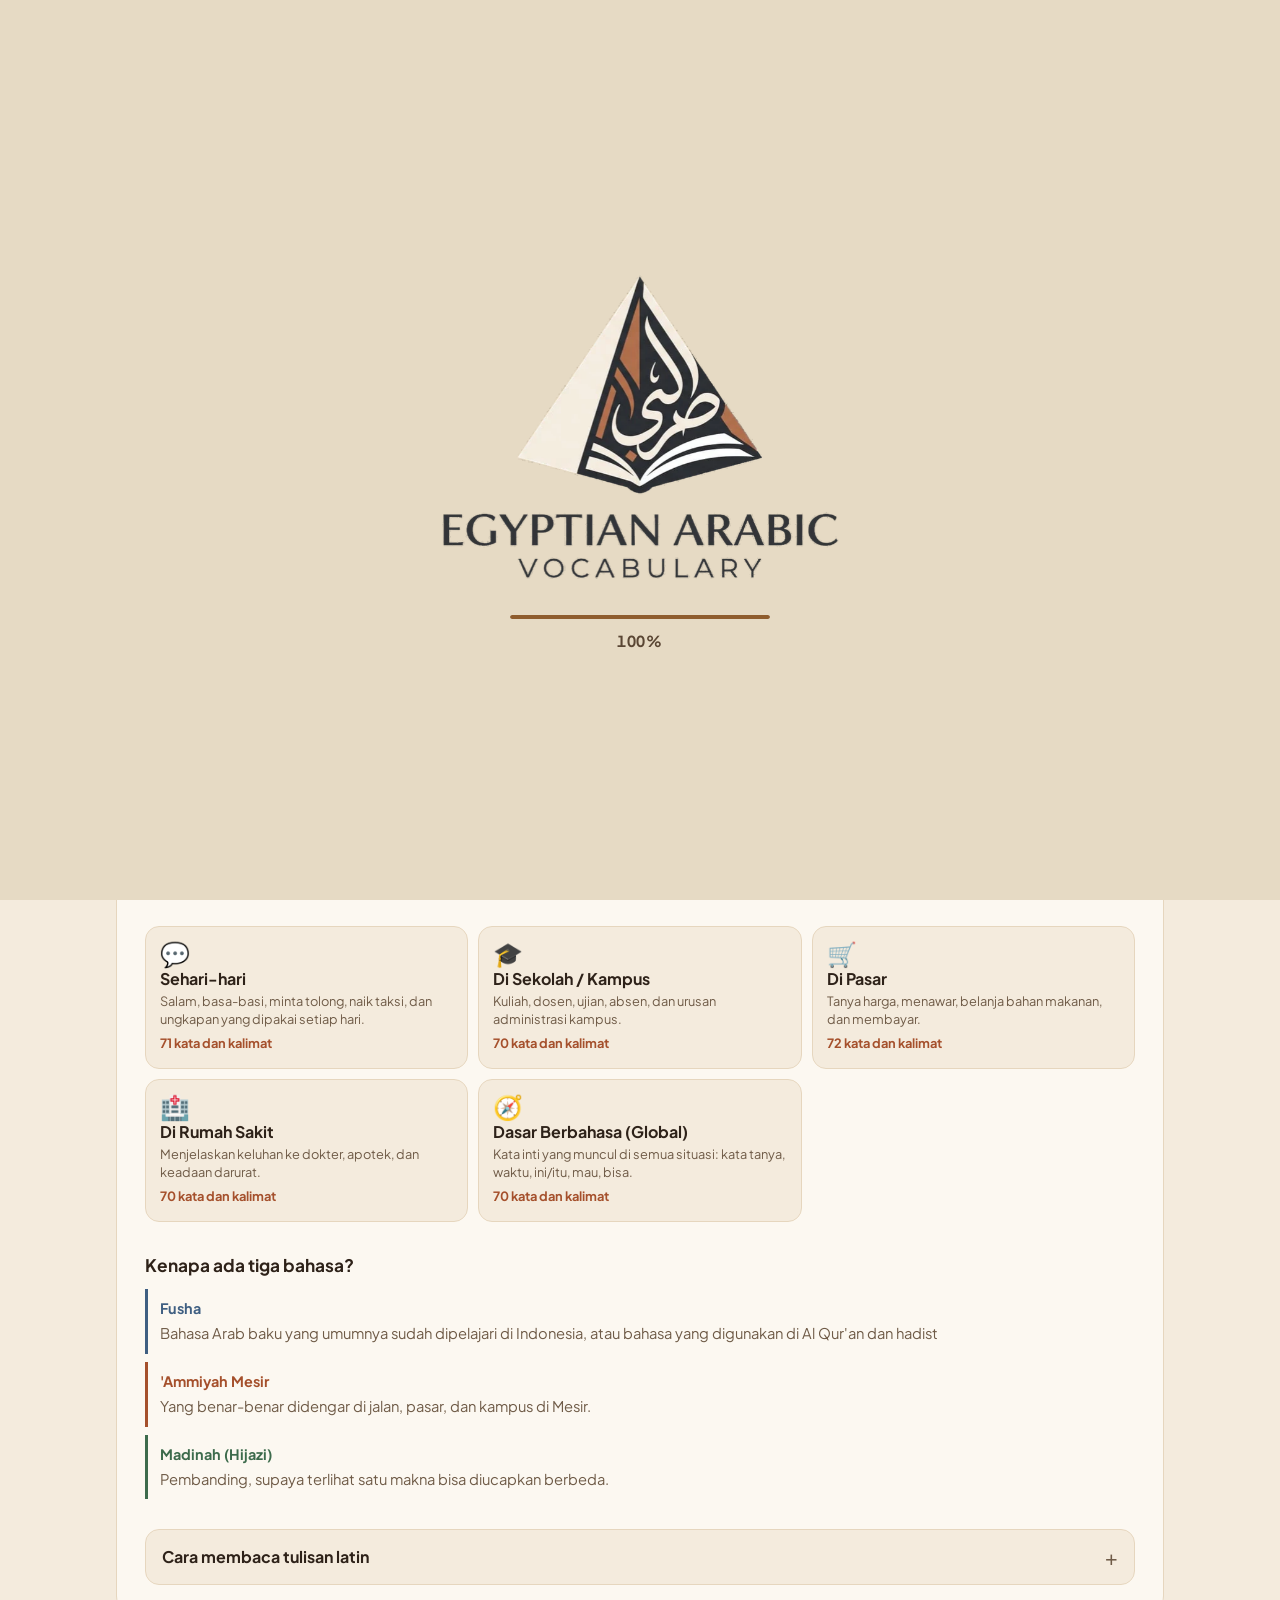
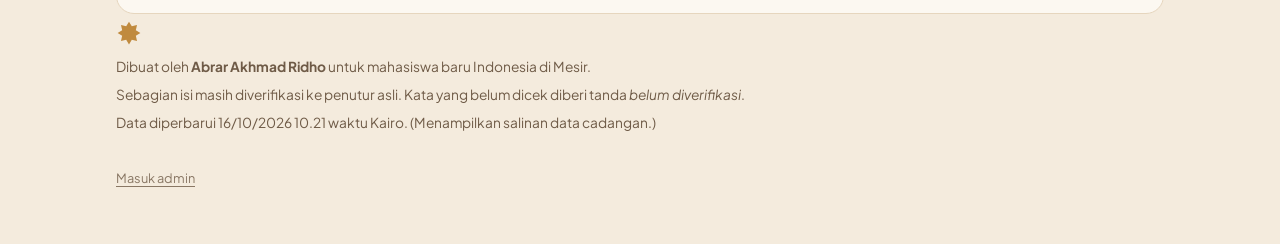
==== site/index.html @ 1115e1ee "Add files via upload Upload awal website" ====
<!DOCTYPE html>
<html lang="id" data-tema="pagi">
<head>
  <meta charset="utf-8">
  <meta name="viewport" content="width=device-width, initial-scale=1, viewport-fit=cover">
  <title>Egyptian Arabic Vocabulary — Kamus saku maba Indonesia di Mesir</title>
  <meta name="description" content="Kosakata dan kalimat sehari-hari dalam Fusha, 'Ammiyah Mesir, dan Madinah untuk mahasiswa baru Indonesia di Mesir.">
  <meta name="theme-color" content="#F4EBDD" id="warnaTema">

  <meta property="og:type" content="website">
  <meta property="og:title" content="Egyptian Arabic Vocabulary">
  <meta property="og:description" content="Kamus saku Fusha, 'Ammiyah Mesir, dan Madinah untuk maba Indonesia di Mesir.">
  <meta property="og:image" content="https://egypt-arabic-vocabulary.pages.dev/assets/img/og.jpg">
  <meta property="og:url" content="https://egypt-arabic-vocabulary.pages.dev/">
  <meta name="twitter:card" content="summary_large_image">

  <link rel="icon" href="assets/img/favicon-32.png" sizes="32x32">
  <link rel="apple-touch-icon" href="assets/img/ikon-180.png">

  <link rel="preconnect" href="https://fonts.googleapis.com">
  <link rel="preconnect" href="https://fonts.gstatic.com" crossorigin>
  <link href="https://fonts.googleapis.com/css2?family=Amiri:wght@400;700&family=Marcellus&family=Plus+Jakarta+Sans:ital,wght@0,400;0,500;0,700;0,800;1,400&display=swap" rel="stylesheet">

  <script>
    /* Pasang tema & bahasa terakhir sebelum halaman tampil (supaya tidak berkedip) */
    (function () {
      var d = document.documentElement;
      try {
        if (localStorage.getItem('eav-tema') === 'malam') d.setAttribute('data-tema', 'malam');
        if (localStorage.getItem('eav-bahasa') === 'en') d.setAttribute('lang', 'en');
      } catch (e) {}
    })();
  </script>
  <link rel="stylesheet" href="assets/css/style.css?v=1">
</head>
<body>
  <!-- ================= LAYAR LOADING ================= -->
  <div class="loader" id="loader" role="status" aria-live="polite">
    <div class="loader-isi">
      <div class="loader-media">
        <video id="loaderVideo" muted playsinline preload="auto" aria-hidden="true"></video>
        <img id="loaderLogo" class="loader-logo" src="assets/img/logo.webp" alt="Egyptian Arabic Vocabulary" hidden>
      </div>
      <div class="loader-bar" aria-hidden="true"><span id="loaderBar"></span></div>
      <p class="loader-angka"><span id="loaderAngka">0</span>%</p>
      <div class="loader-gagal" id="loaderGagal" hidden>
        <p id="loaderPesan"></p>
        <button type="button" id="loaderUlang"></button>
      </div>
    </div>
  </div>

  <a class="lompat" href="#panel" data-t="lompat">Langsung ke isi</a>

  <!-- ================= MENU RINGKAS (muncul saat scroll) ================= -->
  <nav class="mini" id="mini" aria-label="Menu ringkas">
    <div class="wadah mini-isi">
      <div class="mini-menu">
        <button type="button" data-go="home" data-t="menuHome">Home</button>
        <button type="button" data-go="sub" data-t="menuKosakata">Kosakata</button>
        <button type="button" data-go="tentang" data-t="menuTentang">Tentang Saya</button>
        <button type="button" data-go="administrasi" data-t="menuAdministrasiPendek">Administrasi</button>
      </div>
      <div class="alat alat-kecil">
        <button type="button" class="tombol-tema" data-aksi="tema" aria-label="Ganti mode"><span class="ikon-tema" aria-hidden="true"></span></button>
        <button type="button" class="tombol-bahasa" data-aksi="bahasa" aria-label="Ganti bahasa"><span data-bahasa="id">ID</span><span data-bahasa="en">EN</span></button>
      </div>
    </div>
  </nav>

  <!-- ================= HEADER ================= -->
  <header class="hero" id="hero">
    <div class="hero-foto" aria-hidden="true">
      <img id="fotoPagi" class="foto-pagi" alt="" decoding="async" fetchpriority="high">
      <img id="fotoMalam" class="foto-malam" alt="" decoding="async">
    </div>

    <div class="hero-atas">
      <div class="wadah hero-atas-isi">
        <button type="button" class="merek" data-go="home" aria-label="Home">
          <img src="assets/img/lambang.webp" alt="" width="44" height="39">
        </button>
        <div class="alat">
          <button type="button" class="tombol-tema" data-aksi="tema" aria-label="Ganti mode">
            <span class="ikon-tema" aria-hidden="true"></span><span class="label-tema"></span>
          </button>
          <button type="button" class="tombol-bahasa" data-aksi="bahasa" aria-label="Ganti bahasa">
            <span data-bahasa="id">ID</span><span data-bahasa="en">EN</span>
          </button>
        </div>
      </div>
    </div>

    <div class="hero-isi">
      <div class="wadah">
        <p class="hero-ar anim" lang="ar" dir="rtl" aria-hidden="true">قاموس الجيب</p>
        <h1 class="anim">Egyptian Arabic Vocabulary</h1>
        <p class="hero-sub anim" data-t="subjudul">Kamus saku untuk maba Indonesia di Mesir</p>
        <p class="hero-kredit anim"><span data-t="dibuatOleh">Dibuat oleh</span> <button type="button" class="link-nama" data-go="tentang" id="namaPembuat"></button></p>

        <nav class="menu anim" aria-label="Menu utama">
          <button type="button" data-go="home" data-t="menuHome">Home</button>
          <button type="button" data-go="tentang" data-t="menuTentang">Tentang Saya</button>
          <button type="button" data-go="administrasi" data-t="menuAdministrasi">Administrasi di Mesir</button>
          <button type="button" id="tombolKosakata" aria-expanded="false" aria-controls="menuSub"><span data-t="menuKosakata">Kosakata</span><span class="plus" aria-hidden="true">+</span></button>
        </nav>
        <div class="menu-sub" id="menuSub" hidden></div>

        <div class="jam anim" id="jam" aria-label="Jam"></div>
      </div>
    </div>
  </header>

  <main class="wadah" id="utama">
    <!-- ================= PENCARIAN ================= -->
    <section class="kotak-cari" aria-label="Pencarian">
      <form id="formCari" role="search">
        <label for="inputCari" data-t="cariLabel">Cari kata atau kalimat</label>
        <div class="baris-cari">
          <input id="inputCari" type="search" autocomplete="off" enterkeyhint="search">
          <button type="submit" data-t="cariTombol">Cari</button>
        </div>
        <p class="bantuan" data-t-html="cariBantuan"></p>
      </form>
    </section>

    <!-- ================= PANEL (isi berganti sesuai menu) ================= -->
    <section class="panel" id="panel" tabindex="-1" aria-live="polite"></section>
  </main>

  <footer>
    <div class="wadah">
      <svg class="bintang" viewBox="0 0 24 24" fill="currentColor" aria-hidden="true"><path d="M12 1.5l2.6 4.2 4.8-1.1-1.1 4.8 4.2 2.6-4.2 2.6 1.1 4.8-4.8-1.1L12 22.5l-2.6-4.2-4.8 1.1 1.1-4.8L1.5 12l4.2-2.6-1.1-4.8 4.8 1.1z"/></svg>
      <p><span data-t="footerDibuat1">Dibuat oleh</span> <strong id="footerNama"></strong> <span data-t="footerDibuat2">untuk mahasiswa baru Indonesia di Mesir.</span></p>
      <p data-t-html="footerVerifikasi"></p>
      <p id="footerWaktu"></p>
      <div class="footer-aksi">
        <a class="tombol-trakteer" id="tombolTrakteer" target="_blank" rel="noopener" hidden><span aria-hidden="true">☕</span> <span data-t="trakteer">Traktir Abrar kopi</span></a>
        <button type="button" class="tombol-garis" data-go="usulkan" id="tombolUsulkan" hidden><span aria-hidden="true">✍️</span> <span data-t="usulkanKata">Usulkan kata</span></button>
      </div>
      <p class="footer-admin"><button type="button" class="link-kecil" id="tombolAdmin" data-t="masukAdmin">Masuk admin</button></p>
    </div>
  </footer>

  <button type="button" id="keAtas" aria-label="Kembali ke atas">&uarr;</button>
  <div class="toast" id="toast" role="status" aria-live="polite" hidden></div>

  <script src="assets/js/config.js?v=1"></script>
  <script src="assets/js/teks.js?v=1"></script>
  <script src="assets/js/app.js?v=1"></script>
</body>
</html>
---- site/assets/css/style.css ----
/* =====================================================================
   EGYPTIAN ARABIC VOCABULARY — TAMPILAN
   Warna diambil dari foto header: pasir keemasan (pagi) & navy malam.
   Ganti warna cukup di dua blok token di bawah ini.
   ===================================================================== */

/* ---------- MODE PAGI ---------- */
:root {
  --bg: #F4EBDD;          /* latar halaman (pasir muda) */
  --bg-rgb: 244, 235, 221;
  --bg-2: #EFE2CC;        /* latar lembut: chip, tabel */
  --kartu: #FCF8F1;       /* kartu */
  --garis: #E6D6BE;
  --teks: #2E2219;        /* coklat tua */
  --teks-2: #6F5B47;
  --aksen: #8F5D2E;       /* amber pasir (tombol aktif) */
  --aksen-teks: #FFFFFF;
  --aksen-lembut: #F1E1C6;
  --emas: #C08A3E;        /* hiasan */
  --fusha: #3F5F82;
  --mesir: #A5502C;
  --madinah: #3D6B4C;
  --draf-bg: #F6EBC8;
  --draf-teks: #7A5A0E;
  --bahaya: #A33A2A;
  --sukses: #2F6B4F;
  --bayang: 0 8px 28px rgba(80, 52, 18, .10);
  --bayang-kecil: 0 2px 10px rgba(80, 52, 18, .07);
  --hero-teks: #2E2219;
  --loader-bg: #E6DAC4;   /* sama persis dengan latar video logo */

  --font-ui: 'Plus Jakarta Sans', system-ui, -apple-system, 'Segoe UI', sans-serif;
  --font-judul: 'Marcellus', 'Plus Jakarta Sans', Georgia, serif;
  --font-ar: 'Amiri', 'Noto Naskh Arabic', 'Traditional Arabic', serif;
  --lebar: 1080px;
  --radius: 18px;
  color-scheme: light;
}

/* ---------- MODE MALAM ---------- */
:root[data-tema="malam"] {
  --bg: #0A1730;
  --bg-rgb: 10, 23, 48;
  --bg-2: #142849;
  --kartu: #112240;
  --garis: #23395C;
  --teks: #ECE6D8;
  --teks-2: #A3AFC4;
  --aksen: #E2B672;
  --aksen-teks: #1B1508;
  --aksen-lembut: #2A3550;
  --emas: #E2B672;
  --fusha: #8FB4E0;
  --mesir: #E79B71;
  --madinah: #8AC49D;
  --draf-bg: rgba(226, 182, 114, .14);
  --draf-teks: #E8C68C;
  --bahaya: #F08A7A;
  --sukses: #8AC49D;
  --bayang: 0 10px 30px rgba(0, 0, 0, .35);
  --bayang-kecil: 0 2px 12px rgba(0, 0, 0, .28);
  --hero-teks: #F3EEE2;
  color-scheme: dark;
}

/* ---------- DASAR ---------- */
*, *::before, *::after { box-sizing: border-box; }
html { scroll-behavior: smooth; -webkit-text-size-adjust: 100%; }
body {
  margin: 0; background: var(--bg); color: var(--teks);
  font-family: var(--font-ui); font-size: 16px; line-height: 1.6;
  -webkit-font-smoothing: antialiased; overflow-x: hidden;
  transition: background-color .5s ease, color .5s ease;
}
body.terkunci { overflow: hidden; }
button, input, select, textarea { font: inherit; color: inherit; }
a { color: var(--aksen); }
img { max-width: 100%; }
:focus-visible { outline: 2px solid var(--aksen); outline-offset: 2px; border-radius: 6px; }
[hidden] { display: none !important; }
.wadah { max-width: var(--lebar); margin: 0 auto; padding: 0 16px; }
.tersembunyi { position: absolute; width: 1px; height: 1px; overflow: hidden; clip: rect(0 0 0 0); white-space: nowrap; }
.lompat { position: absolute; left: 12px; top: -60px; z-index: 100; background: var(--aksen); color: var(--aksen-teks); padding: 8px 14px; border-radius: 10px; font-weight: 700; text-decoration: none; }
.lompat:focus { top: 12px; }
html[lang="en"] [data-bahasa="id"].aktif-saja, html[lang="id"] [data-bahasa="en"].aktif-saja { display: none; }

/* Elemen yang warnanya ikut berganti saat ganti mode */
.kartu, .panel, .kotak-cari, .chip, .ubin, .menu button, .mini, .halaman, details.lipat, .formulir, .modal-isi {
  transition: background-color .5s ease, border-color .5s ease, color .5s ease;
}

/* =====================================================================
   LAYAR LOADING
   ===================================================================== */
.loader {
  position: fixed; inset: 0; z-index: 200; background: var(--loader-bg);
  display: grid; place-items: center; padding: 24px;
  transition: opacity .5s ease, visibility .5s; overflow: hidden;
}
.loader.selesai { opacity: 0; visibility: hidden; pointer-events: none; }
.loader-isi { width: min(640px, 100%); text-align: center; color: #3A2D22; }
.loader-media { position: relative; width: 100%; aspect-ratio: 16 / 9; }
@media (max-width: 600px) { .loader-media { width: 150%; margin-left: -25%; } }
.loader-media video {
  width: 100%; height: 100%; object-fit: cover; display: block;
  /* tepi video dibuat memudar supaya menyatu dengan latar */
  -webkit-mask-image: radial-gradient(ellipse 70% 72% at 50% 50%, #000 62%, transparent 100%);
  mask-image: radial-gradient(ellipse 70% 72% at 50% 50%, #000 62%, transparent 100%);
}
.loader-logo { position: absolute; inset: 0; margin: auto; width: 62%; height: auto; animation: logoMasuk 1.6s cubic-bezier(.2, .8, .2, 1) both; }
@keyframes logoMasuk {
  0% { opacity: 0; transform: translateY(14px) scale(.96); }
  60% { opacity: 1; transform: translateY(-4px) scale(1); }
  100% { opacity: 1; transform: none; }
}
.loader-bar { width: min(260px, 70%); height: 4px; margin: 8px auto 0; border-radius: 99px; background: rgba(58, 45, 34, .14); overflow: hidden; }
.loader-bar span { display: block; height: 100%; width: 0; background: #8F5D2E; border-radius: inherit; transition: width .15s linear; }
.loader-angka { margin: 10px 0 0; font-weight: 700; font-variant-numeric: tabular-nums; letter-spacing: .04em; font-size: .95rem; color: #5A4634; }
.loader-gagal { margin-top: 16px; }
.loader-gagal p { margin: 0 0 10px; color: #5A4634; font-size: .95rem; }
.loader-gagal button { border: 0; background: #8F5D2E; color: #fff; font-weight: 700; padding: 10px 20px; border-radius: 12px; cursor: pointer; }

/* =====================================================================
   HEADER (foto piramida pagi / malam)
   ===================================================================== */
.hero { position: relative; overflow: hidden; min-height: 600px; display: flex; flex-direction: column; color: var(--hero-teks); }
.hero-foto { position: absolute; inset: 0; background: var(--bg-2); }
.hero-foto img {
  position: absolute; inset: 0; width: 100%; height: 100%; object-fit: cover; object-position: 74% 40%;
  transition: opacity .9s ease; opacity: 0;
}
:root:not([data-tema="malam"]) .foto-pagi.siap, :root[data-tema="malam"] .foto-malam.siap { opacity: 1; }
/* Bagian bawah foto memudar ke warna halaman supaya menyatu */
.hero::after {
  content: ""; position: absolute; inset: 0; pointer-events: none;
  background:
    linear-gradient(to top, rgba(var(--bg-rgb), 1) 0%, rgba(var(--bg-rgb), .92) 30%, rgba(var(--bg-rgb), .35) 58%, rgba(var(--bg-rgb), 0) 78%),
    linear-gradient(to bottom, rgba(var(--bg-rgb), .45) 0%, rgba(var(--bg-rgb), 0) 22%);
  transition: background .5s ease;
}
.hero-atas { position: relative; z-index: 2; padding-top: max(12px, env(safe-area-inset-top)); }
.hero-atas-isi { display: flex; align-items: center; justify-content: space-between; gap: 10px; }
.merek { background: none; border: 0; padding: 4px; cursor: pointer; line-height: 0; border-radius: 10px; }
.merek img { width: 44px; height: auto; filter: drop-shadow(0 2px 6px rgba(0, 0, 0, .18)); }

.alat { display: flex; gap: 8px; align-items: center; }
.tombol-tema, .tombol-bahasa {
  display: inline-flex; align-items: center; gap: 6px; height: 38px; padding: 0 12px;
  border-radius: 999px; border: 1px solid rgba(var(--bg-rgb), .55);
  background: rgba(var(--bg-rgb), .72); color: var(--teks);
  -webkit-backdrop-filter: blur(8px); backdrop-filter: blur(8px);
  font-weight: 700; font-size: .85rem; cursor: pointer;
}
.ikon-tema::before { content: "☀"; font-size: 1rem; }
:root[data-tema="malam"] .ikon-tema::before { content: "☾"; }
.tombol-bahasa span { opacity: .45; padding: 0 1px; }
.tombol-bahasa span + span::before { content: "|"; opacity: .5; margin-right: 6px; }
html[lang="id"] .tombol-bahasa [data-bahasa="id"], html[lang="en"] .tombol-bahasa [data-bahasa="en"] { opacity: 1; }

.hero-isi { position: relative; z-index: 1; margin-top: auto; padding: 120px 0 26px; }
.hero-ar { font-family: var(--font-ar); font-size: 1.6rem; line-height: 1.2; color: var(--mesir); margin: 0; text-align: left; }
.hero h1 {
  font-family: var(--font-judul); font-weight: 400; font-size: clamp(2.3rem, 8.4vw, 4.2rem);
  line-height: 1.02; letter-spacing: .005em; margin: 4px 0 0; max-width: 12ch; color: var(--hero-teks);
}
:root[data-tema="malam"] .hero h1 { text-shadow: 0 2px 22px rgba(0, 0, 0, .55); }
.hero-sub { margin: 12px 0 0; color: var(--teks-2); max-width: 44ch; font-size: 1.02rem; }
:root[data-tema="malam"] .hero-sub { color: #C9D2E2; }
.hero-kredit { margin: 6px 0 0; font-size: .92rem; color: var(--teks-2); }
:root[data-tema="malam"] .hero-kredit { color: #C9D2E2; }
.link-nama {
  background: none; border: 0; padding: 0; font-weight: 700; color: var(--hero-teks); cursor: pointer;
  text-decoration: underline; text-decoration-color: var(--emas); text-underline-offset: 3px; text-decoration-thickness: 2px;
}

.menu { display: flex; flex-wrap: wrap; gap: 8px; margin-top: 18px; }
.menu button {
  border: 1.5px solid var(--garis); background: rgba(var(--bg-rgb), .82); color: var(--teks);
  border-radius: 999px; padding: 9px 15px; font-weight: 700; font-size: .9rem; cursor: pointer;
  -webkit-backdrop-filter: blur(6px); backdrop-filter: blur(6px);
}
.menu button:hover { border-color: var(--aksen); }
.menu button[aria-current="true"] { background: var(--aksen); border-color: var(--aksen); color: var(--aksen-teks); }
.menu .plus { display: inline-block; margin-left: 5px; transition: transform .15s; }
.menu button[aria-expanded="true"] .plus { transform: rotate(45deg); }
.menu-sub { display: flex; flex-wrap: wrap; gap: 8px; margin-top: 10px; }

/* Jam Mesir / Indonesia / Saudi */
.jam { display: flex; flex-wrap: wrap; gap: 6px; margin-top: 18px; }
.jam-item {
  background: rgba(var(--bg-rgb), .78); border: 1px solid var(--garis); border-radius: 12px;
  padding: 5px 11px; line-height: 1.25; min-width: 88px; color: var(--teks);
  -webkit-backdrop-filter: blur(6px); backdrop-filter: blur(6px);
}
.jam-nama { display: block; font-size: .68rem; color: var(--teks-2); white-space: nowrap; }
.jam-waktu { font-weight: 800; font-size: 1.05rem; font-variant-numeric: tabular-nums; }
.jam-hari { font-size: .68rem; color: var(--teks-2); margin-left: 4px; }

@media (min-width: 820px) {
  .hero { min-height: 620px; }
  .hero::after {
    background:
      linear-gradient(to top, rgba(var(--bg-rgb), 1) 0%, rgba(var(--bg-rgb), 0) 34%),
      linear-gradient(to right, rgba(var(--bg-rgb), .94) 0%, rgba(var(--bg-rgb), .78) 34%, rgba(var(--bg-rgb), 0) 62%),
      linear-gradient(to bottom, rgba(var(--bg-rgb), .4) 0%, rgba(var(--bg-rgb), 0) 18%);
  }
  .hero-foto img { object-position: 70% 45%; }
  .hero-isi { padding: 60px 0 56px; margin-top: auto; margin-bottom: auto; }
  .label-tema::before { content: attr(data-label); }
}

/* Animasi masuk setelah loading */
.anim { opacity: 0; transform: translateY(14px); }
body.mulai .anim { opacity: 1; transform: none; transition: opacity .7s ease, transform .7s cubic-bezier(.2, .8, .2, 1); }
body.mulai .anim:nth-child(2) { transition-delay: .06s; }
body.mulai .anim:nth-child(3) { transition-delay: .12s; }
body.mulai .anim:nth-child(4) { transition-delay: .18s; }
body.mulai .anim:nth-child(5) { transition-delay: .24s; }
body.mulai .anim:nth-child(7) { transition-delay: .3s; }

/* =====================================================================
   MENU RINGKAS (muncul saat header sudah lewat)
   ===================================================================== */
.mini {
  position: fixed; top: 0; left: 0; right: 0; z-index: 30;
  background: rgba(var(--bg-rgb), .92); -webkit-backdrop-filter: blur(10px); backdrop-filter: blur(10px);
  border-bottom: 1px solid var(--garis); transform: translateY(-105%); transition: transform .22s ease, background-color .5s;
  padding-top: env(safe-area-inset-top);
}
.mini.tampil { transform: none; }
.mini-isi { display: flex; align-items: center; justify-content: space-between; gap: 6px; }
.mini-menu { display: flex; gap: 2px; overflow-x: auto; scrollbar-width: none; min-width: 0; }
.mini-menu::-webkit-scrollbar { display: none; }
.mini-menu button {
  flex: 0 0 auto; background: none; border: 0; padding: 13px 9px 11px; font-weight: 700; font-size: .86rem;
  color: var(--teks-2); border-bottom: 3px solid transparent; cursor: pointer;
}
.mini-menu button[aria-current="true"] { color: var(--teks); border-bottom-color: var(--aksen); }
.alat-kecil .tombol-tema, .alat-kecil .tombol-bahasa { height: 32px; padding: 0 9px; font-size: .78rem; background: var(--kartu); border-color: var(--garis); backdrop-filter: none; }

/* =====================================================================
   PENCARIAN & PANEL
   ===================================================================== */
main { padding-top: 6px; padding-bottom: 56px; position: relative; z-index: 2; }
.kotak-cari { background: var(--kartu); border: 1px solid var(--garis); border-radius: var(--radius); padding: 16px; margin-bottom: 18px; box-shadow: var(--bayang); }
.kotak-cari label { display: block; font-weight: 700; margin-bottom: 8px; }
.baris-cari { display: flex; gap: 8px; }
.baris-cari input {
  flex: 1; min-width: 0; padding: 12px 14px; border-radius: 12px; border: 1.5px solid var(--garis);
  background: var(--bg); font-size: 1rem;
}
.baris-cari input:focus { outline: none; border-color: var(--aksen); }
.baris-cari button { border: 0; border-radius: 12px; padding: 0 18px; background: var(--aksen); color: var(--aksen-teks); font-weight: 700; cursor: pointer; }
.bantuan { margin: 8px 0 0; font-size: .84rem; color: var(--teks-2); }

.panel { background: var(--kartu); border: 1px solid var(--garis); border-radius: var(--radius); padding: 20px 16px 24px; scroll-margin-top: 64px; min-height: 320px; }
.panel:focus { outline: none; }
@media (min-width: 820px) { .panel { padding: 28px; } }
.panel h2 { font-family: var(--font-judul); font-weight: 400; font-size: 1.7rem; line-height: 1.2; margin: 0 0 6px; }
.panel h3 { font-size: 1.08rem; margin: 0; font-weight: 700; }
.lead { color: var(--teks-2); margin: 0 0 20px; max-width: 62ch; }
.bagian { margin-top: 30px; }
.bagian > h3 { margin-bottom: 10px; }
.panel.masuk > * { animation: panelMasuk .35s ease both; }
@keyframes panelMasuk { from { opacity: 0; transform: translateY(8px); } to { opacity: 1; transform: none; } }

/* Kotak situasi di Home */
.grid-sub { display: grid; grid-template-columns: repeat(2, minmax(0, 1fr)); gap: 10px; }
@media (min-width: 820px) { .grid-sub { grid-template-columns: repeat(3, minmax(0, 1fr)); } }
.ubin {
  text-align: left; background: var(--bg); border: 1px solid var(--garis); border-radius: 14px; padding: 14px;
  cursor: pointer; display: flex; flex-direction: column; gap: 4px; transition: transform .15s ease, border-color .2s, background-color .5s;
}
.ubin:hover { border-color: var(--aksen); transform: translateY(-2px); }
.ubin .ikon { font-size: 1.5rem; line-height: 1; }
.ubin strong { font-size: 1rem; line-height: 1.3; }
.ubin small { color: var(--teks-2); font-size: .8rem; line-height: 1.4; }
.ubin .jumlah { color: var(--mesir); font-weight: 700; font-size: .8rem; margin-top: auto; }

/* Penjelasan tiga bahasa */
.tiga-bahasa { display: grid; gap: 8px; }
.baris-bahasa { padding: 8px 0 8px 12px; border-left: 3px solid var(--warna); }
.baris-bahasa b { display: block; font-size: .9rem; color: var(--warna); }
.baris-bahasa span { font-size: .92rem; color: var(--teks-2); }
.fusha { --warna: var(--fusha); }
.mesir { --warna: var(--mesir); }
.saudi { --warna: var(--madinah); }

details.lipat { background: var(--bg); border: 1px solid var(--garis); border-radius: 14px; }
details.lipat > summary { cursor: pointer; padding: 14px 40px 14px 16px; font-weight: 700; list-style: none; position: relative; }
details.lipat > summary::-webkit-details-marker { display: none; }
details.lipat > summary::after { content: "+"; position: absolute; right: 16px; top: 50%; transform: translateY(-50%); font-weight: 400; font-size: 1.3rem; color: var(--teks-2); }
details.lipat[open] > summary::after { content: "\2212"; }
.isi-lipat { padding: 0 16px 16px; }
.tabel-baca { width: 100%; border-collapse: collapse; font-size: .92rem; }
.tabel-baca td { padding: 8px 6px; border-top: 1px solid var(--garis); vertical-align: top; }
.tabel-baca td:first-child { font-family: var(--font-ar); font-size: 1.25rem; white-space: nowrap; width: 34%; }

/* Chip sub */
.chips { display: flex; gap: 8px; overflow-x: auto; padding: 2px 0 12px; margin-bottom: 8px; scrollbar-width: none; }
.chips::-webkit-scrollbar { display: none; }
.chip {
  flex: 0 0 auto; display: inline-flex; align-items: center; gap: 6px; padding: 8px 13px; border-radius: 999px;
  border: 1.5px solid var(--garis); background: var(--bg-2); cursor: pointer; font-weight: 500; font-size: .88rem; white-space: nowrap;
}
.chip[aria-pressed="true"] { background: var(--aksen); border-color: var(--aksen); color: var(--aksen-teks); font-weight: 700; }

/* Tombol pilih Fusha / Mesir / Madinah */
.logat-pilih { display: flex; flex-wrap: wrap; gap: 8px; margin: 14px 0 16px; }
.logat-pilih button {
  display: inline-flex; align-items: center; gap: 8px; padding: 8px 16px; border-radius: 10px;
  border: 1.5px solid var(--warna); background: var(--warna); color: var(--kartu); font-weight: 700; font-size: .9rem; cursor: pointer;
}
.logat-pilih button[aria-pressed="false"] { background: transparent; color: var(--warna); border-style: dashed; }
.info { font-size: .86rem; color: var(--teks-2); margin: 0 0 12px; }

/* =====================================================================
   KARTU KOSAKATA
   ===================================================================== */
.daftar { display: grid; gap: 12px; }
.kartu { background: var(--bg); border: 1px solid var(--garis); border-radius: 16px; padding: 14px 16px; position: relative; }
.kartu-kepala { display: flex; justify-content: space-between; gap: 10px; margin-bottom: 8px; }
.kartu-kepala h3 { font-size: 1.1rem; line-height: 1.3; }
.kartu-terjemah { font-size: .84rem; color: var(--teks-2); margin: 1px 0 0; }
.kartu-asal { font-size: .76rem; color: var(--teks-2); margin: 3px 0 0; }
.tipe { font-size: .74rem; color: var(--teks-2); white-space: nowrap; }
.draf { display: inline-block; margin-top: 4px; font-size: .7rem; font-weight: 700; color: var(--draf-teks); background: var(--draf-bg); padding: 2px 8px; border-radius: 999px; white-space: nowrap; }
.logat { display: grid; grid-template-columns: 74px 1fr; align-items: center; gap: 10px; padding: 7px 10px; border-left: 3px solid var(--warna); border-radius: 0 10px 10px 0; background: color-mix(in srgb, var(--warna) 6%, transparent); }
.logat + .logat { margin-top: 6px; }
.logat-nama { font-size: .78rem; font-weight: 700; color: var(--warna); }
.logat-teks { text-align: right; min-width: 0; }
.ar { font-family: var(--font-ar); font-size: 1.65rem; line-height: 1.5; margin: 0; overflow-wrap: anywhere; }
.lat { font-size: .86rem; font-style: italic; color: var(--teks-2); margin: 0; overflow-wrap: anywhere; }
.catatan { margin: 10px 0 0; padding-top: 8px; border-top: 1px dashed var(--garis); font-size: .85rem; color: var(--teks-2); }
.kartu-bawah { display: flex; flex-wrap: wrap; gap: 6px 14px; margin-top: 8px; font-size: .78rem; }
.kartu-bawah button { background: none; border: 0; padding: 4px 0; color: var(--teks-2); cursor: pointer; text-decoration: underline; text-underline-offset: 3px; font-size: .78rem; }
.kartu-bawah button.edit { color: var(--aksen); font-weight: 700; text-decoration: none; }

@media (min-width: 900px) {
  .kartu { display: grid; grid-template-columns: 1.15fr repeat(var(--n, 3), 1fr); gap: 0 14px; align-items: start; }
  .kartu-kepala { flex-direction: column; justify-content: flex-start; margin: 0; }
  .logat { display: block; border-left: 0; border-top: 3px solid var(--warna); border-radius: 0 0 10px 10px; padding: 8px 6px 6px; text-align: center; }
  .logat + .logat { margin-top: 0; }
  .logat-teks { text-align: center; }
  .catatan, .kartu-bawah { grid-column: 1 / -1; }
}

/* Halaman (Sebelumnya / Berikutnya) */
.halaman {
  position: sticky; bottom: max(10px, env(safe-area-inset-bottom)); z-index: 5; display: flex; align-items: center;
  justify-content: space-between; gap: 8px; margin-top: 16px; padding: 8px; background: var(--kartu);
  border: 1px solid var(--garis); border-radius: 16px; box-shadow: var(--bayang-kecil);
}
.halaman button { border: 1.5px solid var(--aksen); background: var(--aksen); color: var(--aksen-teks); border-radius: 12px; padding: 10px 12px; font-weight: 700; font-size: .85rem; cursor: pointer; white-space: nowrap; }
.halaman button:disabled { background: transparent; color: var(--teks-2); border-color: var(--garis); cursor: default; }
.halaman-info { font-size: .75rem; color: var(--teks-2); text-align: center; line-height: 1.3; }
.halaman-info b { display: block; font-size: 1rem; color: var(--teks); }
.titik { display: flex; justify-content: center; gap: 6px; margin-top: 10px; flex-wrap: wrap; }
.titik button { width: 9px; height: 9px; padding: 0; border-radius: 50%; border: 0; background: var(--garis); cursor: pointer; transition: width .2s; }
.titik button[aria-current="true"] { background: var(--aksen); width: 22px; border-radius: 999px; }
.daftar.geser-kiri { animation: masukKanan .22s ease-out; }
.daftar.geser-kanan { animation: masukKiri .22s ease-out; }
@keyframes masukKanan { from { opacity: 0; transform: translateX(24px); } to { opacity: 1; transform: none; } }
@keyframes masukKiri { from { opacity: 0; transform: translateX(-24px); } to { opacity: 1; transform: none; } }

.kosong { text-align: center; padding: 32px 18px; border: 1.5px dashed var(--garis); border-radius: 16px; background: var(--bg); }
.kosong svg { width: 32px; height: 32px; color: var(--emas); }
.kosong h3 { margin: 10px 0 4px; }
.kosong p { margin: 0 auto; color: var(--teks-2); max-width: 44ch; font-size: .94rem; }
.kosong .tombol-garis { margin-top: 14px; }

/* =====================================================================
   TENTANG SAYA & ADMINISTRASI
   ===================================================================== */
.profil { display: flex; gap: 18px; align-items: center; flex-wrap: wrap; margin-bottom: 8px; }
.foto {
  width: 112px; height: 112px; border-radius: 50%; flex: 0 0 auto; background: var(--bg-2); display: grid; place-items: center;
  font-size: 2.4rem; font-weight: 800; overflow: hidden; border: 3px solid var(--kartu); outline: 1px solid var(--garis);
}
.foto img { width: 100%; height: 100%; object-fit: cover; }
.profil h2 { margin: 0; }
.profil dl { margin: 8px 0 0; display: grid; grid-template-columns: auto 1fr; gap: 3px 14px; font-size: .92rem; }
.profil dt { color: var(--teks-2); }
.profil dd { margin: 0; }
.kontak { margin-top: 10px; display: flex; flex-wrap: wrap; gap: 8px; }
.kontak a, .kontak span { display: inline-block; font-size: .88rem; font-weight: 700; padding: 6px 12px; border-radius: 999px; background: var(--bg-2); text-decoration: none; color: var(--teks); }
.cerita { max-width: 66ch; }
.cerita h3 { margin: 26px 0 8px; font-family: var(--font-judul); font-weight: 400; font-size: 1.25rem; }
.cerita p { margin: 0 0 12px; }

.peringatan { background: var(--draf-bg); border: 1px solid var(--garis); color: var(--draf-teks); border-radius: 12px; padding: 12px 14px; font-size: .9rem; margin-bottom: 22px; }
.tahap { margin-bottom: 24px; }
.tahap-judul { display: flex; align-items: center; gap: 10px; margin: 0 0 10px; }
.tahap-no { width: 30px; height: 30px; border-radius: 50%; background: var(--aksen); color: var(--aksen-teks); display: grid; place-items: center; font-size: .9rem; font-weight: 700; flex: 0 0 auto; }
.tahap-kosong { font-size: .9rem; color: var(--teks-2); border: 1.5px dashed var(--garis); border-radius: 12px; padding: 12px 14px; margin: 0; }
details.langkah { margin-bottom: 10px; }
.ringkas { display: block; font-weight: 400; font-size: .82rem; color: var(--teks-2); margin-top: 2px; }
.isi-lipat h4 { font-size: .84rem; margin: 14px 0 4px; color: var(--teks-2); }
.isi-lipat p, .isi-lipat ul { margin: 0; }
.isi-lipat ul { padding-left: 20px; }

/* =====================================================================
   FORMULIR (masukan & admin)
   ===================================================================== */
.formulir { display: grid; gap: 14px; max-width: 720px; }
.baris-form { display: grid; gap: 14px; }
@media (min-width: 640px) { .baris-form.dua { grid-template-columns: 1fr 1fr; } }
.isian { display: grid; gap: 6px; }
.isian > span { font-weight: 700; font-size: .9rem; }
.isian small { color: var(--teks-2); font-size: .8rem; }
.isian input, .isian select, .isian textarea {
  width: 100%; padding: 11px 13px; border-radius: 12px; border: 1.5px solid var(--garis);
  background: var(--bg); font-size: 16px; /* 16px: HP tidak auto-zoom */
}
.isian textarea { min-height: 88px; resize: vertical; line-height: 1.5; }
.isian input:focus, .isian select:focus, .isian textarea:focus { outline: none; border-color: var(--aksen); }
.isian input[dir="rtl"], .isian textarea[dir="rtl"] { font-family: var(--font-ar); font-size: 1.35rem; padding: 6px 13px; }
.isian.cek { display: flex; align-items: center; gap: 10px; }
.isian.cek input { width: 22px; height: 22px; accent-color: var(--aksen); }
.isian.cek span { font-weight: 500; }
fieldset.grup { border: 1px solid var(--garis); border-radius: 14px; padding: 12px 14px 14px; margin: 0; display: grid; gap: 12px; }
fieldset.grup legend { font-weight: 700; font-size: .86rem; padding: 0 6px; color: var(--warna, var(--teks)); }
.madu { position: absolute; left: -9999px; width: 1px; height: 1px; overflow: hidden; } /* jebakan robot */
.tombol-utama, .tombol-garis, .tombol-bahaya {
  display: inline-flex; align-items: center; justify-content: center; gap: 8px; min-height: 44px;
  padding: 10px 18px; border-radius: 12px; font-weight: 700; cursor: pointer; text-decoration: none; font-size: .95rem;
}
.tombol-utama { border: 1.5px solid var(--aksen); background: var(--aksen); color: var(--aksen-teks); }
.tombol-utama:disabled { opacity: .55; cursor: wait; }
.tombol-garis { border: 1.5px solid var(--garis); background: var(--kartu); color: var(--teks); }
.tombol-garis:hover { border-color: var(--aksen); }
.tombol-bahaya { border: 1.5px solid var(--bahaya); background: transparent; color: var(--bahaya); }
.aksi-form { display: flex; flex-wrap: wrap; gap: 10px; align-items: center; }
.pesan-ok { background: color-mix(in srgb, var(--sukses) 12%, transparent); border: 1px solid color-mix(in srgb, var(--sukses) 35%, transparent); border-radius: 14px; padding: 16px; }
.pesan-ok h3 { color: var(--sukses); margin-bottom: 4px; }

/* =====================================================================
   FOOTER, TOMBOL KE ATAS, TOAST
   ===================================================================== */
footer { padding: 6px 0 calc(44px + env(safe-area-inset-bottom)); font-size: .86rem; color: var(--teks-2); }
footer p { margin: 0 0 6px; }
.bintang { display: block; width: 26px; height: 26px; color: var(--emas); margin-bottom: 10px; }
.footer-aksi { display: flex; flex-wrap: wrap; gap: 10px; margin: 14px 0 8px; }
.footer-aksi:empty { display: none; }
.tombol-trakteer {
  display: inline-flex; align-items: center; gap: 8px; min-height: 44px; padding: 10px 18px; border-radius: 12px;
  background: #BE1E2D; color: #fff; font-weight: 700; text-decoration: none;
}
.footer-admin { margin-top: 14px; }
.link-kecil { background: none; border: 0; padding: 6px 0; color: var(--teks-2); font-size: .8rem; text-decoration: underline; text-underline-offset: 3px; cursor: pointer; opacity: .8; }

#keAtas {
  position: fixed; right: 16px; bottom: calc(84px + env(safe-area-inset-bottom)); z-index: 20; width: 46px; height: 46px;
  border-radius: 50%; border: 1px solid var(--garis); background: var(--kartu); color: var(--teks); cursor: pointer;
  font-size: 1.2rem; opacity: 0; pointer-events: none; transition: opacity .2s; box-shadow: var(--bayang-kecil);
}
#keAtas.tampil { opacity: 1; pointer-events: auto; }

.toast {
  position: fixed; left: 50%; bottom: calc(20px + env(safe-area-inset-bottom)); transform: translateX(-50%); z-index: 150;
  max-width: min(92vw, 520px); background: var(--teks); color: var(--bg); padding: 12px 18px; border-radius: 14px;
  font-size: .92rem; font-weight: 500; box-shadow: var(--bayang); animation: toastMasuk .25s ease;
}
.toast.gagal { background: var(--bahaya); color: #fff; }
@keyframes toastMasuk { from { opacity: 0; transform: translate(-50%, 10px); } to { opacity: 1; transform: translate(-50%, 0); } }

/* =====================================================================
   GERAKAN DIKURANGI (pengaturan aksesibilitas di HP/laptop)
   ===================================================================== */
@media (prefers-reduced-motion: reduce) {
  html { scroll-behavior: auto; }
  *, *::before, *::after { animation-duration: .01ms !important; animation-iteration-count: 1 !important; transition-duration: .01ms !important; }
  .anim { opacity: 1; transform: none; }
}
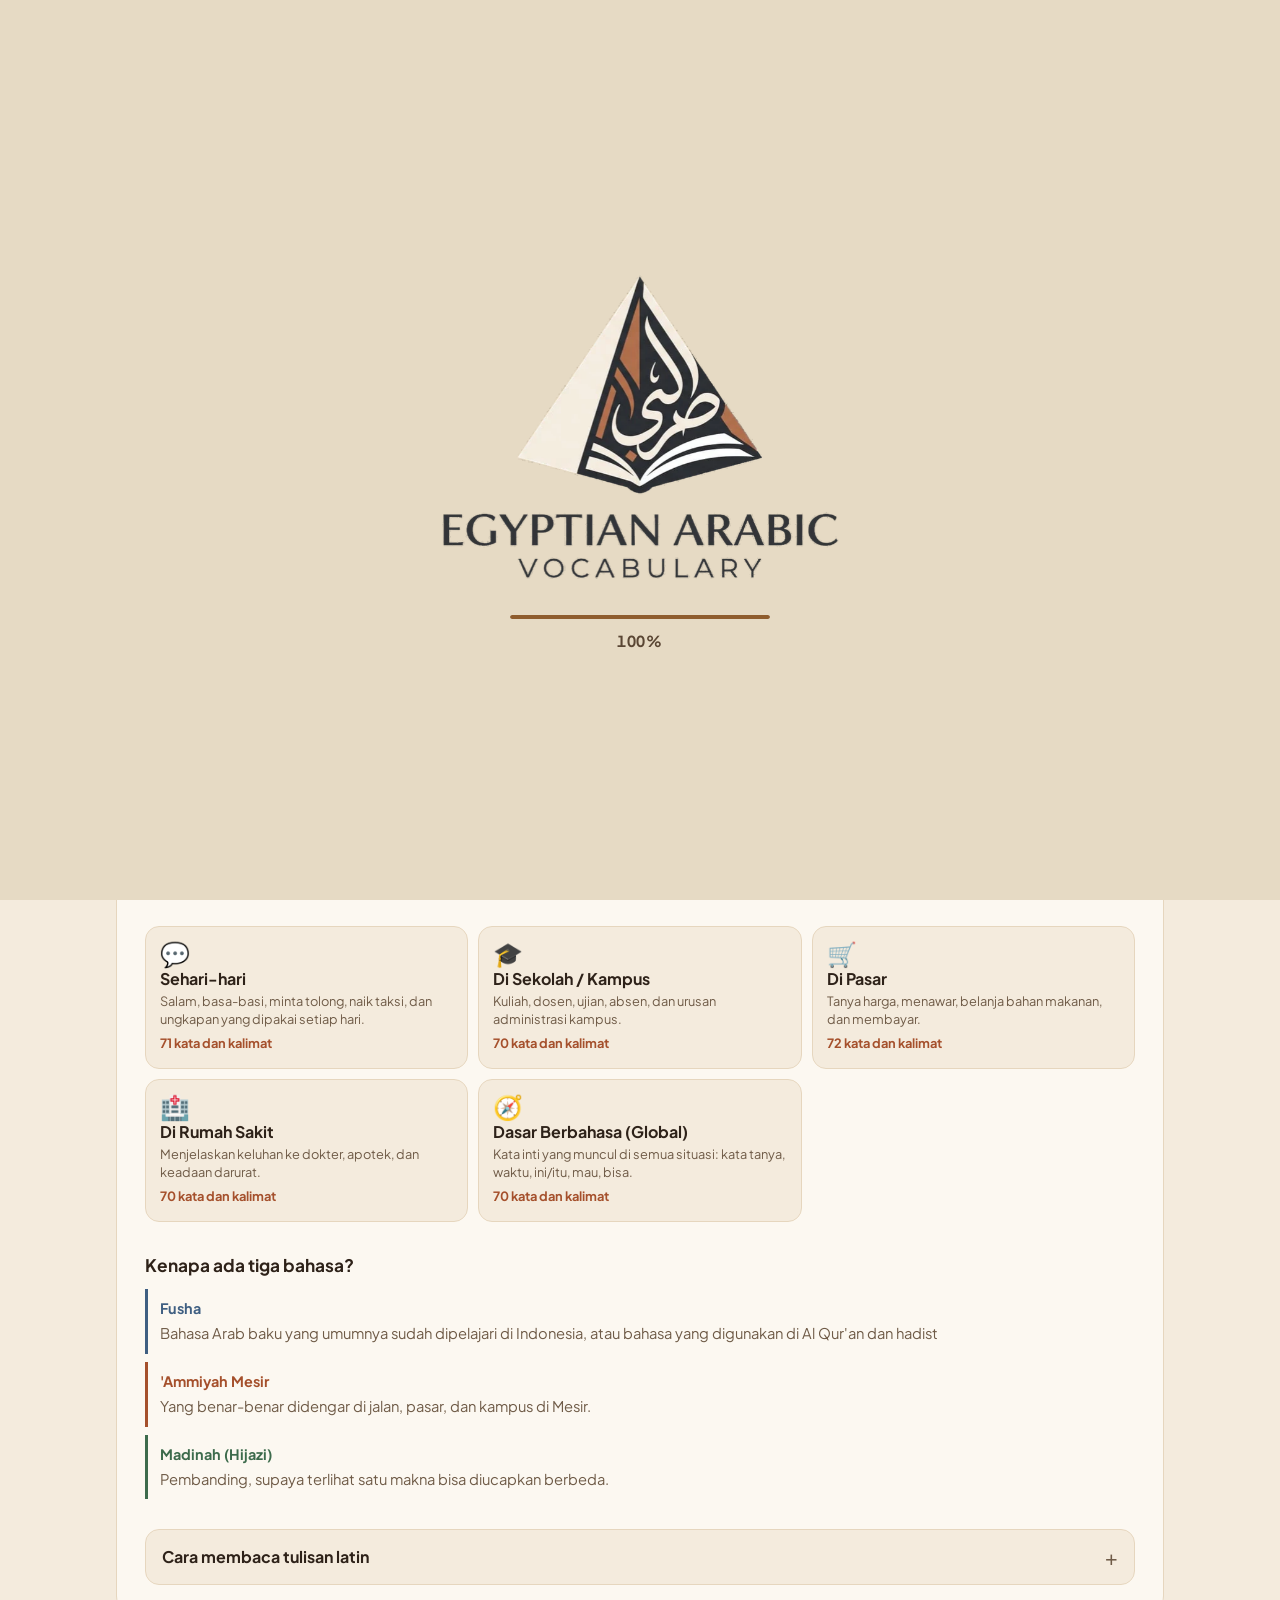
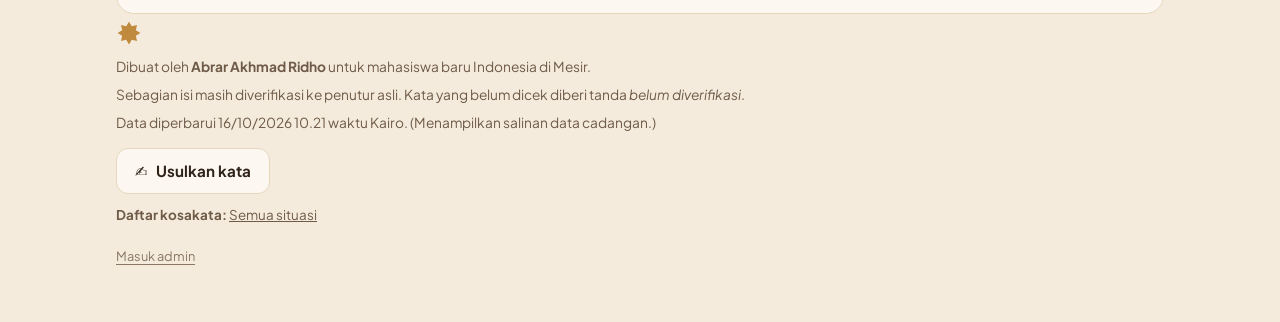
==== commit 4cdc189b: "Tambah Halaman SEO Tambah Halaman SEO" ====
--- a/site/index.html
+++ b/site/index.html
@@ -3,8 +3,9 @@
 <head>
   <meta charset="utf-8">
   <meta name="viewport" content="width=device-width, initial-scale=1, viewport-fit=cover">
-  <title>Egyptian Arabic Vocabulary — Kamus saku maba Indonesia di Mesir</title>
-  <meta name="description" content="Kosakata dan kalimat sehari-hari dalam Fusha, 'Ammiyah Mesir, dan Madinah untuk mahasiswa baru Indonesia di Mesir.">
+  <title>Egyptian Arabic Vocabulary — Kamus Bahasa Arab Mesir untuk Maba Indonesia</title>
+  <meta name="description" content="Kamus saku bahasa Arab Mesir ('Ammiyah) untuk mahasiswa baru Indonesia di Mesir: kosakata dan kalimat sehari-hari, dibandingkan dengan Fusha dan logat Madinah, lengkap dengan cara baca latin.">
+  <link rel="canonical" href="https://egypt-arabic-vocabulary.pages.dev/">
   <meta name="theme-color" content="#F4EBDD" id="warnaTema">
 
   <meta property="og:type" content="website">
@@ -31,7 +32,7 @@
       } catch (e) {}
     })();
   </script>
-  <link rel="stylesheet" href="assets/css/style.css?v=1">
+  <link rel="stylesheet" href="assets/css/style.css?v=2">
 </head>
 <body>
   <!-- ================= LAYAR LOADING ================= -->
@@ -138,6 +139,11 @@
         <a class="tombol-trakteer" id="tombolTrakteer" target="_blank" rel="noopener" hidden><span aria-hidden="true">☕</span> <span data-t="trakteer">Traktir Abrar kopi</span></a>
         <button type="button" class="tombol-garis" data-go="usulkan" id="tombolUsulkan" hidden><span aria-hidden="true">✍️</span> <span data-t="usulkanKata">Usulkan kata</span></button>
       </div>
+      <!--DAFTAR-KOSAKATA-->
+      <nav class="daftar-situs" aria-label="Daftar kosakata">
+        <p><b>Daftar kosakata:</b> <a href="/kosakata/">Semua situasi</a></p>
+      </nav>
+      <!--/DAFTAR-KOSAKATA-->
       <p class="footer-admin"><button type="button" class="link-kecil" id="tombolAdmin" data-t="masukAdmin">Masuk admin</button></p>
     </div>
   </footer>
--- a/site/assets/css/style.css
+++ b/site/assets/css/style.css
@@ -472,3 +472,7 @@
   *, *::before, *::after { animation-duration: .01ms !important; animation-iteration-count: 1 !important; transition-duration: .01ms !important; }
   .anim { opacity: 1; transform: none; }
 }
+
+/* Daftar link kosakata di footer (untuk Google & pengunjung) */
+.daftar-situs { margin: 10px 0 4px; font-size: .84rem; }
+.daftar-situs a { color: var(--teks-2); }
